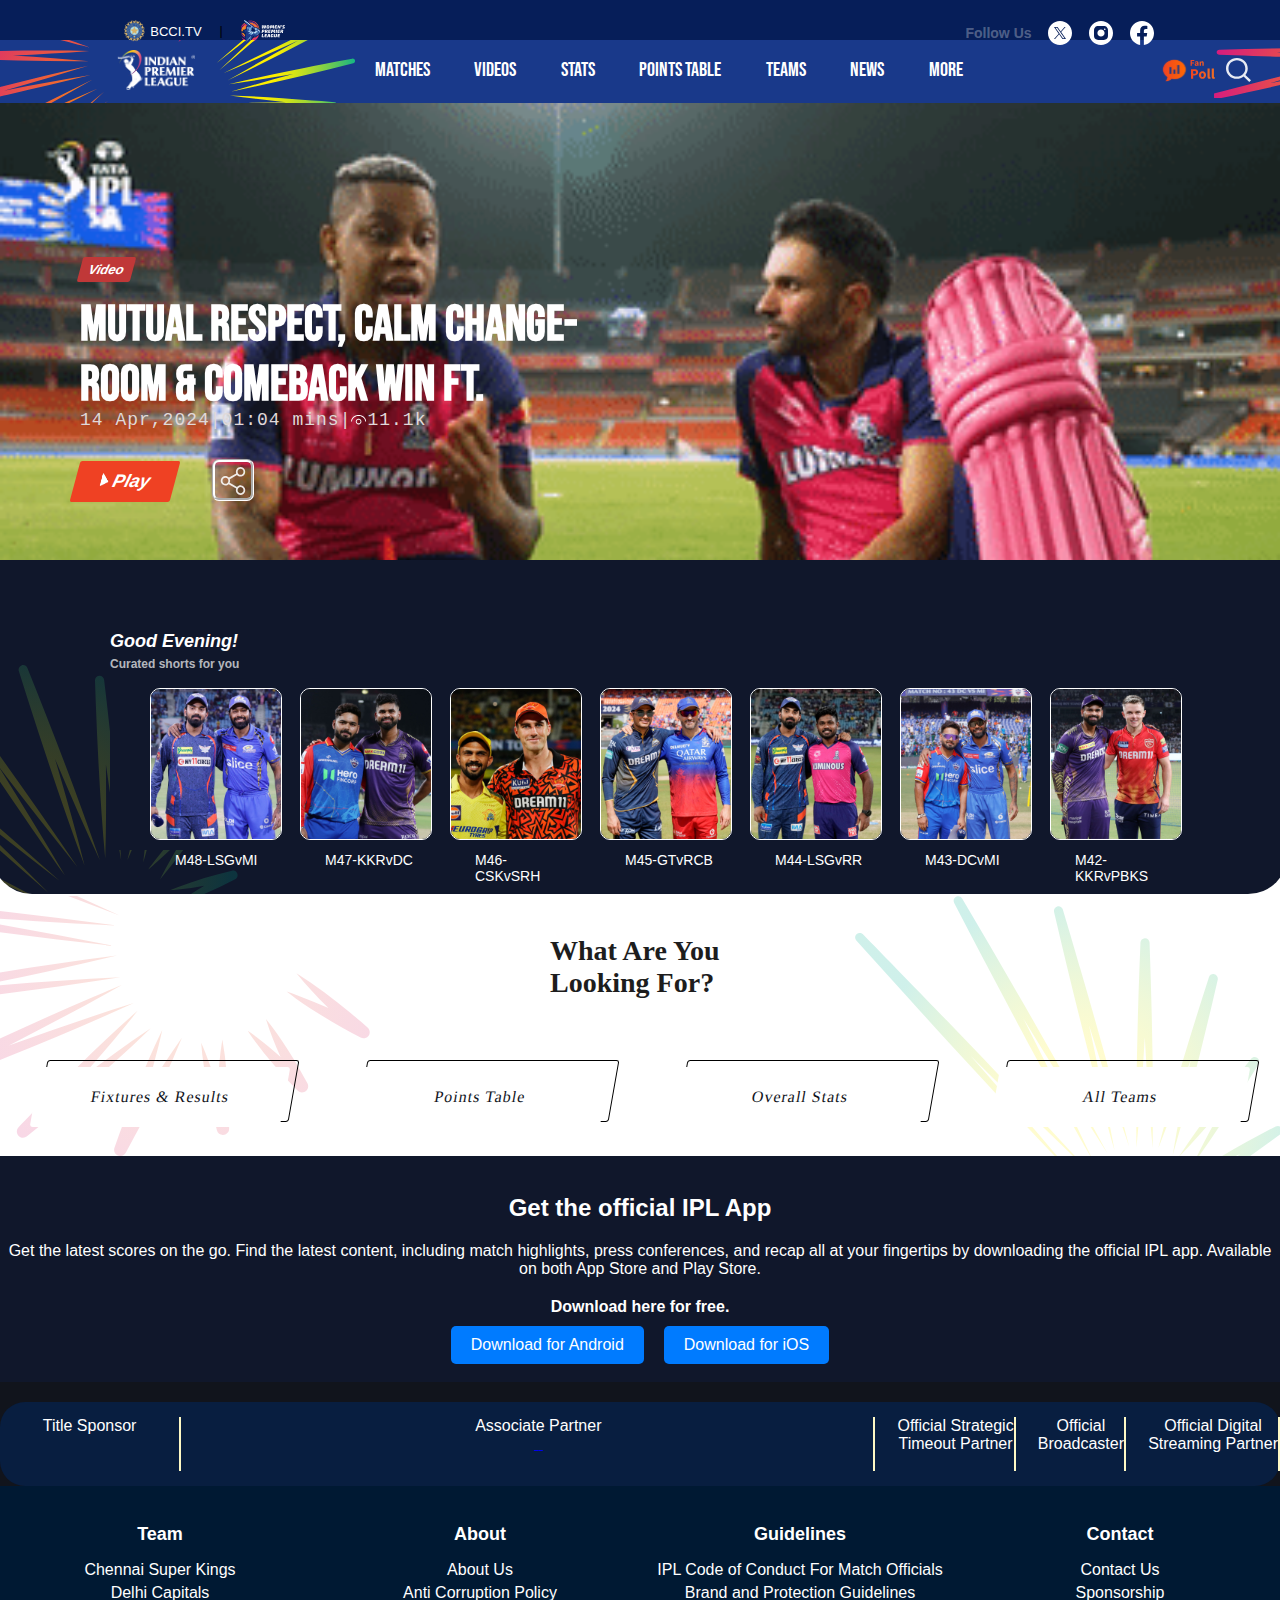
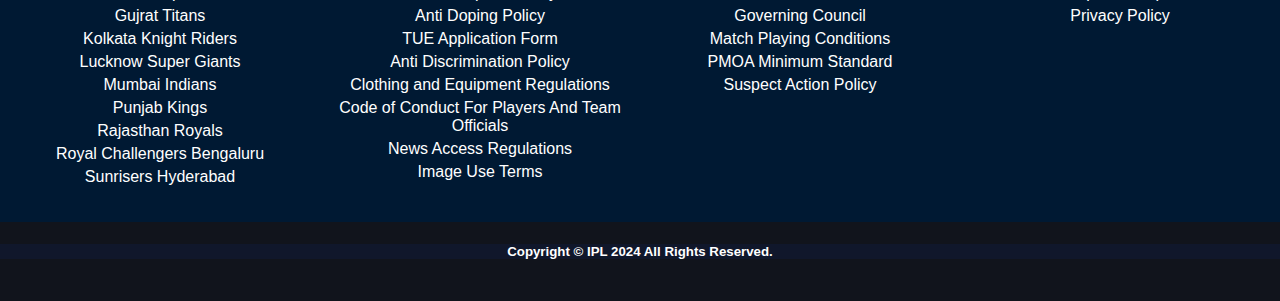
==== index.html @ f1173eed "Add files via upload" ====
<!DOCTYPE html>
<html>
<head>
    <meta name="apple-mobile-web-app-capable" content="yes">
    <meta content="text/html; charset=utf-8" http-equiv="content-type">
    <meta name="viewport" content="width=device-width, intial-scale=1"> 
    <link rel="stylesheet" href="style.css">
    <title>Indian Premier League Official Website -2024</title>
</head>
<body  style="overflow-x: hidden;">
    <div class="header">
        <div class="container1"><span class="logo">
            <img src="BCCI_logo.png">
           <p>BCCI.TV</p>   
           <pre>  |  </pre>
           <img src="logo2.svg">
        </span>
        <span class="follow">
            <p>Follow Us</p><pre>  </pre>
            <img src="twitter.svg"><pre>  </pre>
            <img src="instagram.svg"><pre>  </pre>
            <img src="fb.svg">
            <div class="con2"><pre>  </pre></div>
        </span>
        </div>
    </div>
    <div class="header2">
        <div class="container" >
            <div class="logo3">
                <img src="ipl.png">
            </div>
        </div>
         <div class="navbar">
            <div class="items" style="display: inline;">
            <a>MATCHES</a>
            </div>
            <div class="items" style="display: inline;">
            <a>VIDEOS</a>
            </div>
            <div class="items" style="display: inline;">
            <a>STATS</a>
            </div>
            <div class="items" style="display: inline;">
            <a>POINTS TABLE</a>
            </div>
            <div class="items" style="display: inline;">
            <a>TEAMS</a>
            </div>
            <div class="items" style="display: inline;">
            <a>NEWS</a>
            </div>
            <div class="items" style="display: inline;">
            <a>MORE </a>
            </div>
        </div>
        <div class="ads">
            <img src="adsl.svg">
            <img src="search.svg">
            <div class="logo4">
                <pre> </pre>
            </div>
        </div>
    </div>
    <div class="home">
       <div class="txt">
        <p><b><i>Video</i></b></p>
        <h1>Mutual respect, calm change-<br>
            room & comeback win ft.</h1>
        <pre><h3>14 Apr,2024|01:04 mins|<img src="new-eye-banner.svg">11.1k</h3></pre>
       </div>
       <div class="play">
        <img src="play.png">
        <i>Play</i>
       </div>
       <div class="share">
        <div class="twitter">
        <img src="share.svg">
       </div>
    </div>
    </div>
    <section class="players">
        <div class="container3">
            <div class="row">
            <div class="greeting">
                <h2>Good Evening!</h2>
                <span><b>Curated shorts for you</b></span>
            </div>
        <div class="storydiv">
        <ul class="story">
            <div class="p1">
                <img src="p1.jpg">
            </div>
            <h2>M48-LSGvMI</h2>
        </ul>
        <ul class="story">
            <div class="p1">
                <img src="p2.jfif">
            </div>
            <h2>M47-KKRvDC</h2>
        </ul>
        <ul class="story">
            <div class="p1">
                <img src="p3.jpg">
            </div>
            <h2>M46-CSKvSRH</h2>
        </ul>
        <ul class="story">
            <div class="p1">
                <img src="p4.jpg">
            </div>
            <h2>M45-GTvRCB</h2>
        </ul>
        <ul class="story">
            <div class="p1">
                <img src="p5.jpg">
            </div>
            <h2>M44-LSGvRR</h2>
        </ul>
        <ul class="story">
            <div class="p1">
                <img src="p6.jfif">
            </div>
            <h2>M43-DCvMI</h2>
        </ul>
        <ul class="story">
            <div class="p1">
                <img src="p7.jfif">
            </div>
            <h2>M42-KKRvPBKS</h2>
        </ul>
        </div>
    </div>
    </section>
    <section  class="neck">
    <div class="con3">
        <div class="row">
            <div class="cl">
                <h1>What Are You Looking For?</h1>
            </div>
            <div class="tabs">
                <div>
                    <a>Fixtures & Results</a>
                    <span></span>
                </div>
                <div><a>Points Table</a>
                    <span></span></div>
                <div><a>Overall Stats</a>
                    <span></span></div>
                <div><a>All Teams</a>
                    <span></span></div>
            </div>
        </div>
    </div>
    </section>
         <!--Download section-->
        </section>
        <div class="official-app-wrapper" style="background: #10172B;">
            <div class="container">
                <div class="official-app-content">
                    <h2 class="official-app-title">Get the official IPL App</h2>
                    <p class="official-app-description">
                        Get the latest scores on the go. Find the latest content, including match highlights, press conferences, and recap all at your fingertips by downloading the official IPL app. Available on both App Store and Play Store.
                    </p>
                    <p class="official-app-download-text"><b>Download here for free.</b></p>
                    <div class="official-app-download-buttons">
                        <a href="#" class="download-button android">Download for Android</a>
                        <a href="#" class="download-button ios">Download for iOS</a>
                    </div>
                </div>
                <div class="official-app-image">
                    <img src="https://www.iplt20.com/assets/images/new-hand-mobile.png" alt="">
                </div>
            </div>
        </div>
         <!-- sponsor section-->
    <footer class="col-100 floatLft relative" id="footer-main" style="background:#11141C;">
        <div class="ap-small-spons-first ap-small-spons-first-bg d-none">
                <div class="ap-spons-title-spo rightBorder py-4" style="border:none">
      
                    <div class="new-sponsor-panel">
                        <div class="new-sponsor-panel__tata">
                            <span class="new-sponsor-panel__font title-text-height">Title Sponsor</span>
                            <a href="https://www.tata.com/" class="new-sponsor-panel__logo--wrap--1" target="_blank">
                                <img class="new-sponsor-panel__logo" src="https://www.iplt20.com/assets/images/new-sponsor-tata-logo.svg" alt="">
                            </a>
                        </div>
                        <div class="new-sponsor-panel__angelo__rupay">
                            <span class="new-sponsor-panel__font">Associate Partner</span>
                            <div class="new-sponsor-panel__logo--wrap">
                                <a href="https://www.my11circle.com/" target="_blank">
                                    <img class="new-sponsor-panel__logo" src="https://www.iplt20.com/assets/images/new-sponsor-my11circle-logo.svg" alt="">
                                </a>
                                <a href="https://www.angelone.in/" target="_blank">
                                    <img class="new-sponsor-panel__logo" src="https://www.iplt20.com/assets/images/new-sponsor-angelone-logo.svg" alt="">
                                </a>
                                <a href="https://www.rupay.co.in/" target="_blank">
                                    <img class="new-sponsor-panel__logo" src="https://www.iplt20.com/assets/images/new-sponsor-rupay-logo.svg" alt="">
                                </a>
                            </div>
                        </div>
                        <div class="new-sponsor-panel__ceat">
                            <span class="new-sponsor-panel__font">Official Strategic <br>Timeout Partner</span>
                            <a href="https://www.ceat.com/" class="new-sponsor-panel__logo--wrap--1" target="_blank">
                                    <img class="new-sponsor-panel__logo" src="https://www.iplt20.com/assets/images/new-sponsor-ceat-logo.svg" alt="">
                            </a>
                        </div>
                        <div class="new-sponsor-panel__start">
                            <span class="new-sponsor-panel__font">Official <br>Broadcaster</span>
                            <a href="https://www.hotstar.com/in/home?ref=%2Fin" class="new-sponsor-panel__logo--wrap--1" target="_blank">
                                <img class="new-sponsor-panel__logo" src="https://www.iplt20.com/assets/images/new-sponsor-start-sports-logo.svg" alt="">
                            </a>
                        </div>
                        <div class="new-sponsor-panel__jio border-0">
                            <span class="new-sponsor-panel__font">Official Digital<br>Streaming Partner</span>
                            <a href="https://www.jiocinema.com/" class="new-sponsor-panel__logo--wrap--1" target="_blank">
                                <img class="new-sponsor-panel__logo" src="https://www.iplt20.com/assets/images/new-sponsor-jio-cenema-logo.svg" alt="">
                            </a>
                        </div>
                    </div>
            <!--Footer-->
            <footer>
                <div class="footer-container">
                    <div class="footer-section">
                        <h3>Team</h3>
                        <ul>
                            <li><a href="#">Chennai Super Kings</a></li>
                            <li><a href="#">Delhi Capitals</a></li>
                            <li><a href="#">Gujrat Titans</a></li>
                            <li><a href="#">Kolkata Knight Riders</a></li>
                            <li><a href="#">Lucknow Super Giants</a></li>
                            <li><a href="#">Mumbai Indians</a></li>
                            <li><a href="#">Punjab Kings</a></li>
                            <li><a href="#">Rajasthan Royals</a></li>
                            <li><a href="#">Royal Challengers Bengaluru</a></li>
                            <li><a href="#">Sunrisers Hyderabad</a></li>
                        </ul>
                    </div>
                    <div class="footer-section">
                        <h3>About</h3>
                        <ul>
                            <li><a href="https://www.iplt20.com/about/about-us">About Us</a></li>
                            <li><a href="#">Anti Corruption Policy</a></li>
                            <li><a href="#">Anti Doping Policy</a></li>
                            <li><a href="#">TUE Application Form</a></li>
                            <li><a href="#">Anti Discrimination Policy</a></li>
                            <li><a href="#">Clothing and Equipment Regulations</a></li>
                            <li><a href="#">Code of Conduct For Players And Team Officials</a></li>
                            <li><a href="#">News Access Regulations</a></li>
                            <li><a href="#">Image Use Terms</a></li>
                        </ul>
                    </div>
                    <div class="footer-section">
                        <h3>Guidelines</h3>
                        <ul>
                            <li><a href="#">IPL Code of Conduct For Match Officials </a></li>
                            <li><a href="#">Brand and Protection Guidelines</a></li>
                            <li><a href="#">Governing Council</a></li>
                            <li><a href="#">Match Playing Conditions</a></li>
                            <li><a href="#">PMOA Minimum Standard</a></li>
                            <li><a href="#">Suspect Action Policy</a></li>
                        </ul>
                    </div>
                    <div class="footer-section">
                        <h3>Contact</h3>
                        <ul>
                            <li><a href="https://www.iplt20.com/about/contact-us">Contact Us</a></li>
                            <li><a href="#">Sponsorship</a></li>
                            <li><a href="#">Privacy Policy</a></li>
                        </ul>
                    </div>
                </div>
            </footer>
            <h5 style="background-color: #10172B;">Copyright © IPL 2024 All Rights Reserved.</h5>   
</body>
</html>
---- style.css ----
body{
    font-family:sans-serif;
    margin: 0px;
    overflow-x: auto;
    background: no-repeat scroll 0% 0%;

}
.header {

    width: 100%;
    margin: 0px;
    background-color:#061e59;
}

.container1    {
height: 40px;
margin-left: 114px;
align-content: center;
align-items: center;
}

.logo{
    float: left;
    align-items: center;
    padding:20px 10px;
    display: flex;
    height: 22.75px;
    width: 566px;
}
.logo p{
    color: white;
    font-size: 13px;
    font:sans-serif;
}
.logo img{
    padding: 0px 5px 0px 0px;
    height: 22px;
}
.follow{
    float: right;
    align-items: center;
    padding:10px 10px;
    display: flex;
    font-size: 14px;
    font-weight: 700;
    color: rgba(255, 255, 255, .3);
    margin-right: 8px;
    margin-top: 1px;
}
.con2{
    width: 108px;
}
.header2{
    width: 100%;
    height: 63px;
    margin: 0px;
    background:#19398a;
}
.container {
    height: 63px;
    margin: 8px -8px;
    width: 485px;
    display: inline;
    
}
.logo3{
    background-image:url(./header-logo-bomb-left.svg);
    background-repeat: no-repeat;
    background-size: 86% auto;
    width: 485px;
    position: absolute;
    height: 63px;
    margin-left: -59px;
}
.logo3 img{
    padding-top: 10px;
    padding-left: 175px;
    height: 40px;
    width: 79px;
}
div.navbar{
    height: 63px;
    margin: 0px -30px;
    margin-left: 355px;
}
@font-face{
    font-family: bebas; src: url(BebasNeue-Regular.ttf);
}
.items a{
    width:fit-content ;
    padding: 20px;
    color: white;
    font-size: 20px;
    display: inline;
    font-family: bebas;
}
.ads {
    margin: -66px 0px -262px 1159px;
}
.ads img{
    padding:3px;
    height: 24.44px;

}
.logo4{
    height: 65px;
    background-image: url(./header-logo-bomb-left.svg);
    background-repeat: no-repeat;
    background-size: 86% auto;
    margin: -63px -357px -42px 55px
}
.home{
    background-image:url(./a.gif);
    background-repeat:no-repeat ;
    margin: 0px;
    background-size: 100%;
    height: 505px;
}
.txt{
    margin: 141px 80px;
    float: left;
}
.txt p{
        border-radius:2px;
        background:#c03838;
        color: #fff;
        padding: 5px 9px;
        font-size: 13px;
        font-weight: 400;
        width: fit-content;
        transform: skewX(-15deg);       
}
.txt h1{
    font-family: bebas;
    color: #fff;
    font-size: 50px;
    margin-top: 0px;
    margin-bottom: 29px;
}
.txt pre{
    margin-top: -34px;
}
.txt h3{
    color: rgb(224, 217, 217);
    font-size: 18px;
    font-weight: 300;
    letter-spacing: 1px; 
}
.play {
    margin: 358px -583px;
    float: left;
    background: #ef4123;
    color: #fff;
    padding: 10px 25px;
    border-radius: 2px;
    font-size: 18px;
    font-weight: 600;
    align-items: center;
    transition: .3s;
    transform: skewX(-15deg);
}
.play img {
    width: 8px;
    height: 13px;
    padding-bottom: 1px;
    padding-left: 0px;
    transform: skewX(10deg);}
    .play i {
        font-size: 18px;
        transform: skewX(15deg);
}
.share {
    display: flex;
    margin: 356px -446px;
    float: left;
    border-style: groove;
    border-color: #fff;
    border-radius: 7px;
    height: 36px;
    width: 36px;
    align-items: center;
}
.twitter{
    position:relative;
    top: 7%;
    left: -7%;
}
.players{ 
    margin: -48px -8px;
    height: 284px;
    width: 100%px;
    background: url(./bg.svg) bottom left no-repeat #10172b;
    padding-block: 25px;
    border-bottom-left-radius: 40px;
    border-bottom-right-radius: 40px;

}
.container3{
    margin: 27px 118px;
    background-color: #10172b;
    height: 234px;
    width: 100%;
    float: left;
}
.row{
    height: 260px;

}
.greeting h2{
    font-size: 18px;
    font-style: italic;
    color: #fff;
    font-weight: 600;
    margin-bottom: 2px;
}
.greeting span{
    font-size: 12px;
    color: rgba(255, 255, 255, .7);
}
.p1{
    width: 100%;
    height: 150px;
    border-radius: 10px;
    overflow: hidden;
    border: 1px solid #fff;
    cursor: pointer;
    transition: .3s;
}
.storydiv{
    display: flex;
    overflow: auto;
    -ms-overflow-style: none;
    scrollbar-width: none;
}
.story {
    width: 130px;
    height: auto;
    margin-right: -20px;
    margin-bottom: 0;
}
.p1 img{
    width: 100%;
    height: 100%;
    object-fit: cover;
}
.story h2{
    font-size: 14px;
    color: #fff;
    font-weight: 400;
    margin: 12px 12px 15px 25px;
}
.neck{
    margin: 50px 0px 0px ;
    background-color: white;
}
.con3{
    background-image: url(./new-wrulf-bg-1.svg), url(./new-wrulf-bg-2.svg);
    background-position: left bottom, right top;
    background-repeat: no-repeat;
}
.neck .row{
    display:grid;
}
.cl{
    padding: 50px;
    font-size: 40px;
    margin: -30px 500px; 
}
.cl h1{
    font-size: 28px;
    color: #1d1d1d;
    font-family: alineaincisew01-boldregular;
}
.tabs{
    width: 100%;
    display: flex;
    justify-content: space-around;
    flex-direction: row;
    white-space: nowrap;
    flex-wrap: wrap;
    margin-bottom: 0;
}
.tabs div{
    width: 250px;
    height: 60px;
    position: relative;
    display: flex;
    flex-shrink: 0;
}
.tabs div a {
    width: 100%;
    height: 100%;
    color: #11141c;
    background-color: #fff;
    display: flex;
    justify-content: center;
    align-items: center;
    font-size: 16px;
    font-weight: 200;
    letter-spacing: 1px;
    position: relative;
    z-index: 2;
    border-radius: 3px;
    transform: skew(-10deg);
    font-family: helvetica_neuebold;
}
.tabs span{
    width: 100%;
    z-index: 1;
    height: 100%;
    top: -7px;
    left: 7px;
    position: absolute;
    border: 1.48px solid;
    -webkit-transition: .4s;
    -moz-transition: .4s;
    transition: .4s;
    border-radius: 3px;
    transform: skew(-10deg);
}

.row2{
    margin: -40px 150px 0px;
}
.foot_menu {    padding-top: 33px;

}
.menu_items{
    list-style-type: none;
}
.lio{
    padding:7px 0px;
}
.ggf{
    text-decoration: none;
    font-size: 13px;
    color: rgba(255, 255, 255, .6);
    padding: 8px 0;
    text-transform: capitalize;
}
.official-app-wrapper {
    background: #10172B;
}

.official-app-content {
    text-align: center;
    color: #fff;
}
.official-app-image{
    float: right;
}
.official-app-title {
    font-size: 24px;
    margin-bottom: 20px;
}

.official-app-description {
    margin-bottom: 20px;
}

.official-app-download-text {
    margin-bottom: 10px;
}

.official-app-download-buttons {
    display: flex;
    justify-content: center;
}

.download-button {
    display: inline-block;
    padding: 10px 20px;
    margin: 0 10px;
    text-decoration: none;
    color: #fff;
    background-color: #007bff;
    border: none;
    border-radius: 5px;
    font-size: 16px;
    cursor: pointer;
}

.download-button.android:hover,
.download-button.ios:hover {
    background-color: #0056b3;
}

.official-app-image img {
    max-width: 100%;
    height: auto;
}

.new-sponsor-panel {
    width: 100%;
    height: auto;
    padding: 15px 0;
    border-radius: 25px;
    background-color: #081e40;
    display: flex;
    justify-content: space-between;
}

.new-sponsor-panel>div {
    display: flex;
    flex-direction: column;
    justify-content: flex-start;
    border-right: 2px solid #fef9c4;
}

.new-sponsor-panel__tata {
    width: 14%;
}
.new-sponsor-panel__angelo__rupay {
    width: 50%;
    padding-inline: 15px;
}

.new-sponsor-panel>div {
    display: flex;
    flex-direction: column;
    justify-content: flex-start;
    border-right: 2px solid #fef9c4;
}

.new-sponsor-panel__angelo__rupay {
    width: 50%;
    padding-inline: 15px;
    
}
footer {
    background-image: url('https://www.iplt20.com/assets/images/footer-sparkel-bottom.svg');
    background-color: #001933;
    background-size: contain; 
    background-repeat: no-repeat;
    color: #fff;
    padding: 20px 0;
    text-align: center;
}
.footer-container {
    display: flex;
    justify-content: space-between;
}
.footer-section {
    flex: 1;
    margin: 0 10px;
}
.footer-section h3 {
    font-size: 18px;
    margin-bottom: 10px;
}
.footer-section ul {
    list-style-type: none;
    padding: 0;
}
.footer-section ul li {
    margin-bottom: 5px;
}
.footer-section ul li a {
    color: #fff;
    text-decoration: none;
}
.footer-section ul li a:hover {
    text-decoration: underline;
}
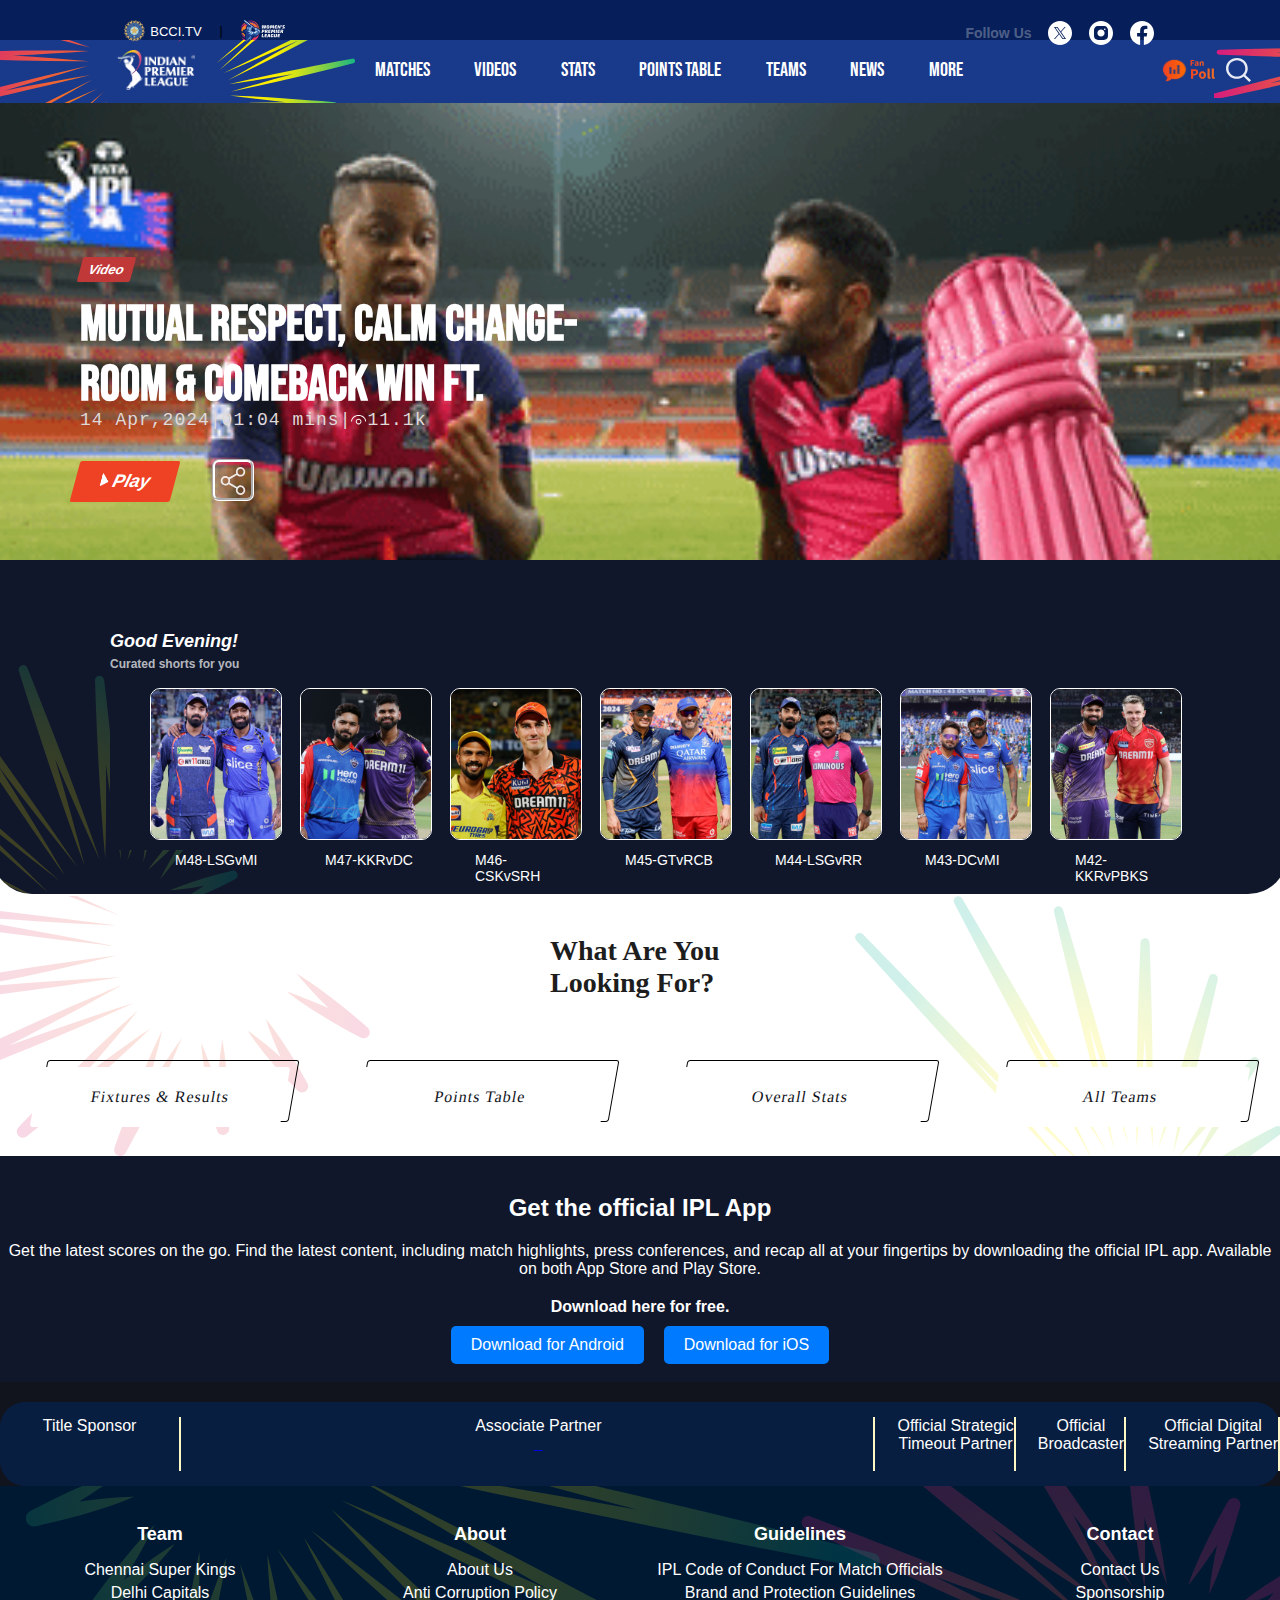
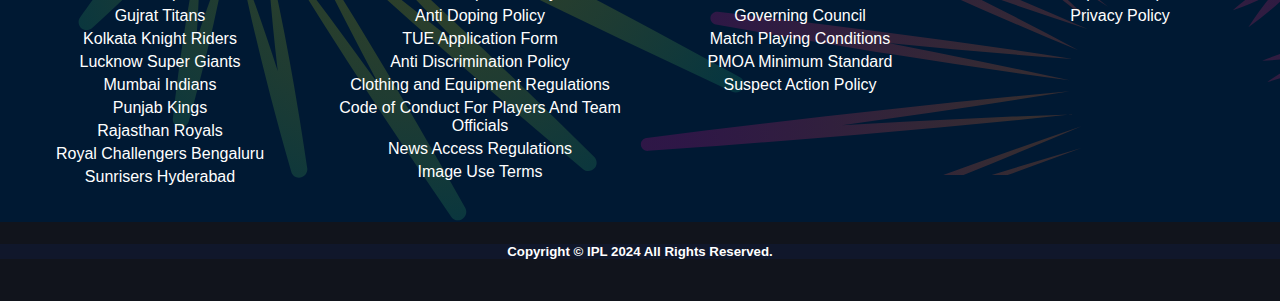
==== commit 848c06c1: "creating aboutus page" ====
--- a/index.html
+++ b/index.html
@@ -238,7 +238,7 @@
                     <div class="footer-section">
                         <h3>About</h3>
                         <ul>
-                            <li><a href="https://www.iplt20.com/about/about-us">About Us</a></li>
+                            <li><a href="about_us.html">About Us</a></li>
                             <li><a href="#">Anti Corruption Policy</a></li>
                             <li><a href="#">Anti Doping Policy</a></li>
                             <li><a href="#">TUE Application Form</a></li>
--- a/style.css
+++ b/style.css
@@ -242,6 +242,17 @@
     width: 100%;
     height: 100%;
     object-fit: cover;
+}
+.p1:hover{
+    border-style: dotted;
+    border-width: 2px;
+}
+.p1 img:hover{
+    width: 95%;
+    height: 95%;
+    margin-top:4px;
+    margin-left: 4px;
+    border-radius: 2px;
 }
 .story h2{
     font-size: 14px;
@@ -318,7 +329,10 @@
     border-radius: 3px;
     transform: skew(-10deg);
 }
-
+.tabs a:hover{
+    color: white;
+    background-color:orangered;
+}
 .row2{
     margin: -40px 150px 0px;
 }
@@ -428,10 +442,11 @@
     
 }
 footer {
-    background-image: url('https://www.iplt20.com/assets/images/footer-sparkel-bottom.svg');
+    background-image: url(./footer-sparkel-top.svg),url(./footer-sparkel-bottom.svg);
+    background-position: left top, right bottom 47px;
+    background-repeat: no-repeat, no-repeat;
     background-color: #001933;
     background-size: contain; 
-    background-repeat: no-repeat;
     color: #fff;
     padding: 20px 0;
     text-align: center;
